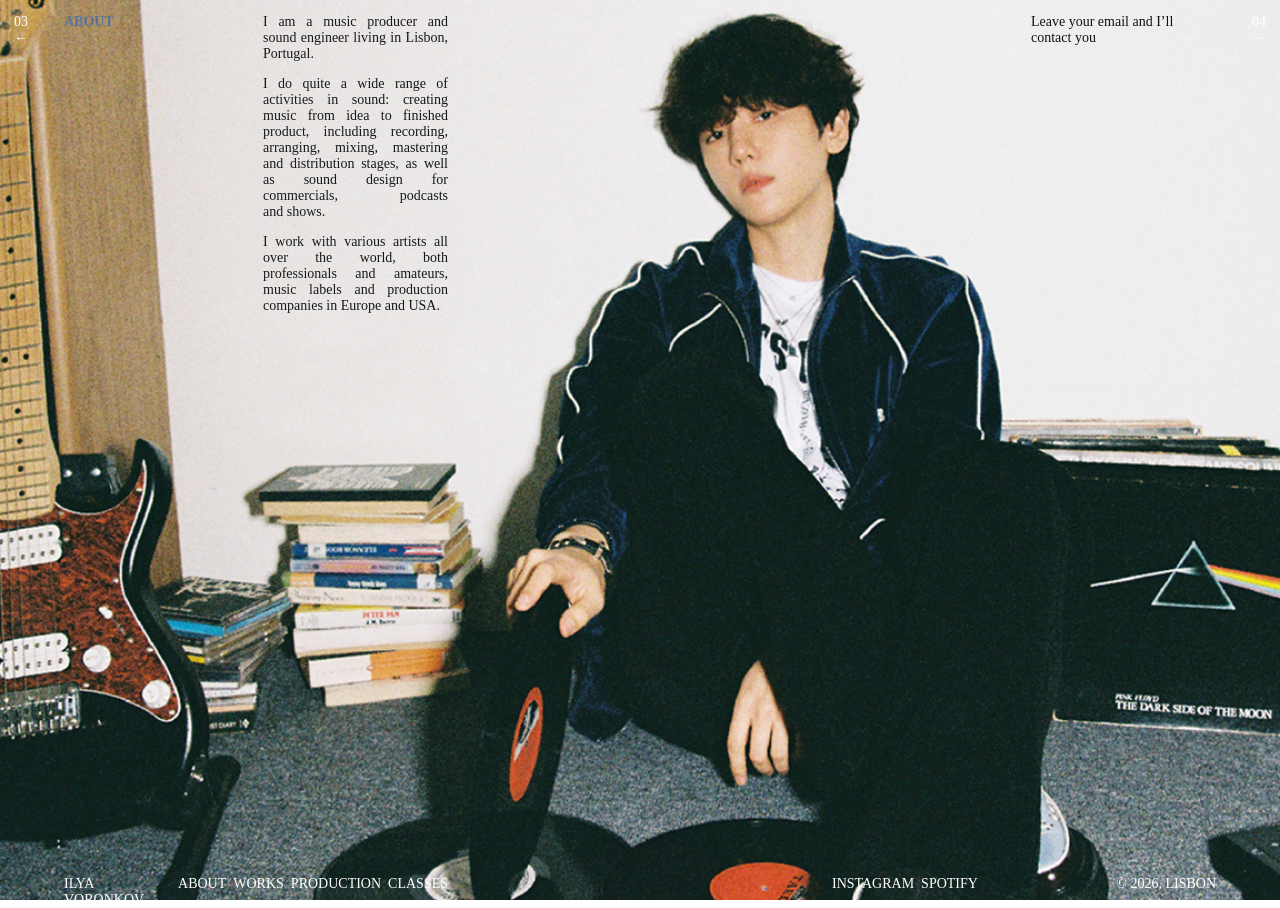
==== about.html @ e627f44a "first deploy" ====
<!DOCTYPE HTML>
<html lang="en">
<head>
	<meta charset="utf-8">
	<meta name="viewport" content="width=device-width, initial-scale=1.0">
	<link rel="stylesheet" href="../main.css">
	<link rel="stylesheet" href="../media.css">
	<title>Ilya Voronkov – About</title>
	<meta property="og:type" content="website" />
	<meta property="og:site_name" content="Ilya Voronkov" />
	<meta property="og:title" content="Ilya Voronkov" />
	<meta property="og:url" content="" />
	<meta property="og:image" content="" />
	<link rel="icon" type="image/png" href="../favicon.png">
</head>

<body>

<div class="wrapper">
	<a class="nav-left" href="../index.html">03<br>←</a>
	<a class="nav-right" href="../works.html">04<br>→</a>

	<div class="half left">
		<div class="page">
			<h2>About</h2>
			<div class="justify">
				<p>I am a music producer and sound engineer living in Lisbon, Portugal. </p>
				<p>I do quite a wide range of activities in sound: creating music from idea to finished product, including recording, arranging, mixing, mastering and distribution stages, as well as sound design for commercials, podcasts and shows. </p>
				<p>I work with various artists all over the world, both professionals and amateurs, music labels and production companies in Europe and USA. </p>
			</div>
		</div>
	</div>

	<div class="half right">
		<div class="page">
			<p></p>
			<p>Leave your email and I’ll contact you</p>
		</div>
	</div>

	<footer id="footer"></footer>

	<img src="images/background.jpg" class="background">

</div>

<script src="../js/components.js"></script>
</body>
</html>
---- main.css ----
* {
	margin: 0;
    padding: 0;
    box-sizing: border-box;
}

body * {
	font-family: 'ABC Monument Grotesk';
	font-size: 14px;
}

footer {
	position: absolute;
	bottom: 0;
	z-index: 2;

	width: 100vw;
	height: 24px;

	text-transform: uppercase;
}

footer .half {
	grid-column: span 2;
	display: flex;
	justify-content: space-between;
}

footer ul {
	display: flex;
	gap: 7px;
}

h1, h2, h3, p, a {
	filter: blur(0.25px);
}

h1, h2 {
	text-transform: uppercase;
}

h1 {
	margin-bottom: 70px;
	grid-column: span 2;
}

a {
	text-decoration: none;
	color: #fff; 
}

.nav-left {
	position: absolute;
	left: 0;
	width: 64px;
	height: 100%;
	padding: 14px;
	z-index: 999;
}

.nav-right {
	position: absolute;
	right: 0;
	width: 64px;
	height: 100%;
	padding: 14px;
	text-align: right;
	z-index: 999;
}

.background {
	position: absolute;
	width: 100%;
	height: 100%;
	object-fit: cover;
	z-index: -1;
}

.justify {
	display: flex;
	flex-direction: column;
	gap: 14px;
	text-align: justify;
	hyphens: auto;
}

.wrapper {
	width: 100vw;
	height: 100vh;

	display: flex;
	flex-direction: row;
}

.text-main__wrapper {
	display: flex;
	flex-direction: column;
	align-items: center;
	top: 0;
	grid-column: span 2;
	gap: 7px;

	color: #fff;
	padding: 14px 0;
}

.text-main__wrapper p, .text-main__wrapper h2 {
	max-width: 50%;
	text-align: center;
}

.background-images__wrapper {
	position: absolute;
	width: 100%;
	height: 100%;
	z-index: -1;
}

.half {
	position: absolute;
	width: 50vw;
	height: 100%;
}

.left {
	left: 0;
	display: grid;
	grid-template-columns: repeat(2, 1fr);
	padding: 0 192px 0 64px;
  	gap: 14px;
}

.right {
	right: 0;
	display: grid;
	grid-template-columns: repeat(2, 1fr);
	padding: 0 64px 0 192px;
  	gap: 14px;
}

.page {
	display: grid;
	grid-column: span 2;
	grid-template-columns: subgrid;

	padding-top: 14px;
	color: #fff;
	mix-blend-mode: difference;
}

.half img {
	position: absolute;
	width: 100%;
	height: 100%;
	object-fit: cover;
}

.right img {
	object-position: left center;
}

.left img {

	object-position: right center;
}
---- media.css ----
@media (max-width: 768px) {

.wrapper {
	flex-direction: column;
	height: auto;
}

footer {
	bottom: auto;
	top: 0;
	height: auto;
	padding: 7px 14px;

	display: flex;
	flex-direction: column;
}

footer .half {
	flex-direction: column;
	justify-content: flex-start;
	gap: 0;
	height: auto;
}

.nav-left, .nav-right {
	display: none;
}

.half {
	position: relative;
	width: 100vw;
	min-height: 80vh;
	display: flex;
}

.page {
	display: flex;
	flex-direction: column;
	padding: 70px 14px;
}
	
.left, .right {
	padding: 0;
}

.text-main__wrapper p, .text-main__wrapper h2 {
	max-width: 50%;
}

}
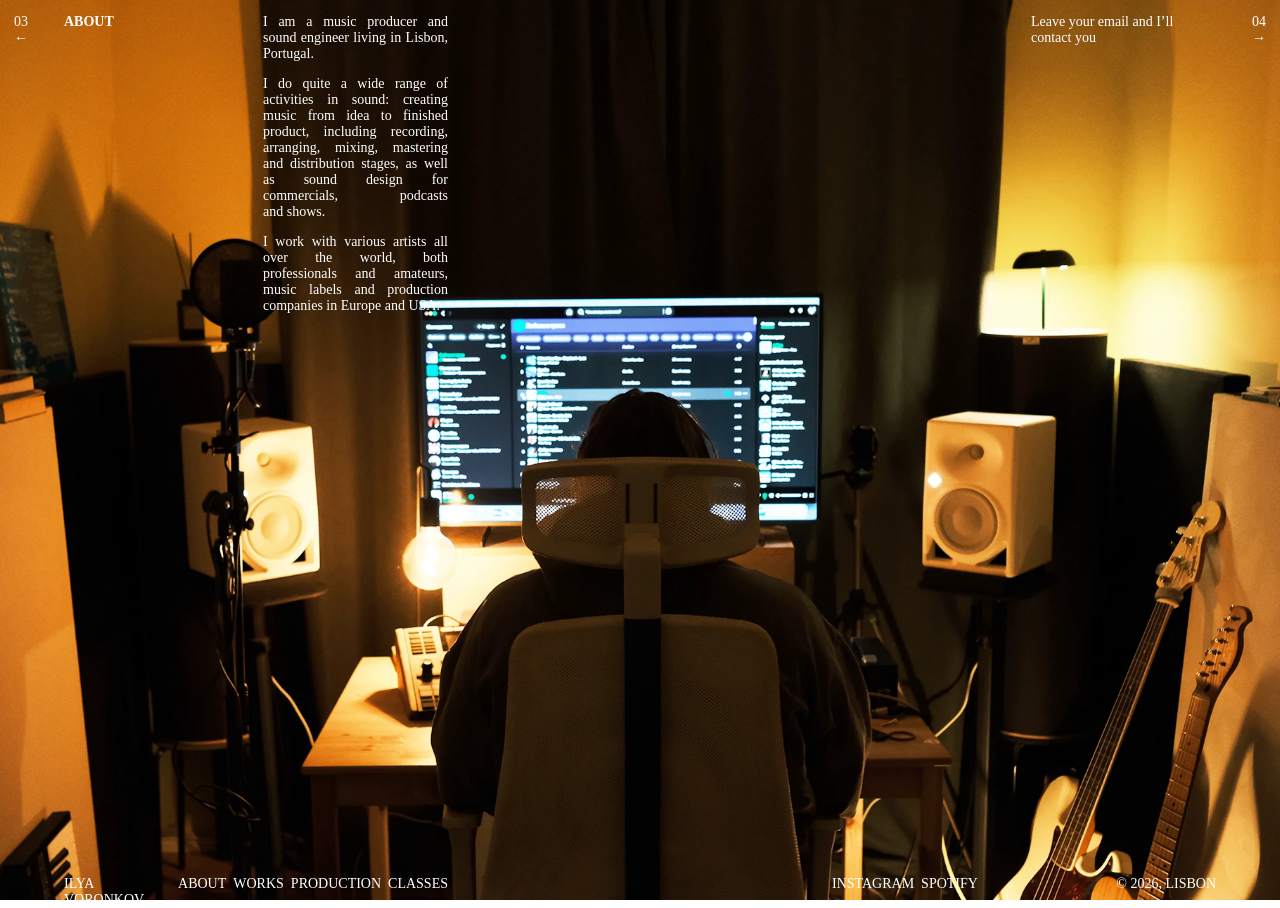
==== commit da83a0d6: "test" ====
--- a/about.html
+++ b/about.html
@@ -40,7 +40,7 @@
 
 	<footer id="footer"></footer>
 
-	<img src="images/background.jpg" class="background">
+	<img src="images/background-2.webp" class="background">
 
 </div>
 
--- a/main.css
+++ b/main.css
@@ -105,7 +105,8 @@
 }
 
 .text-main__wrapper p, .text-main__wrapper h2 {
-	max-width: 50%;
+	min-width: 250px;
+	max-width: 400px;
 	text-align: center;
 }
 
@@ -145,7 +146,7 @@
 
 	padding-top: 14px;
 	color: #fff;
-	mix-blend-mode: difference;
+	/*mix-blend-mode: difference;*/
 }
 
 .half img {
@@ -162,4 +163,8 @@
 .left img {
 
 	object-position: right center;
+}
+
+.jouele-playlist {
+	width: 300px;
 }
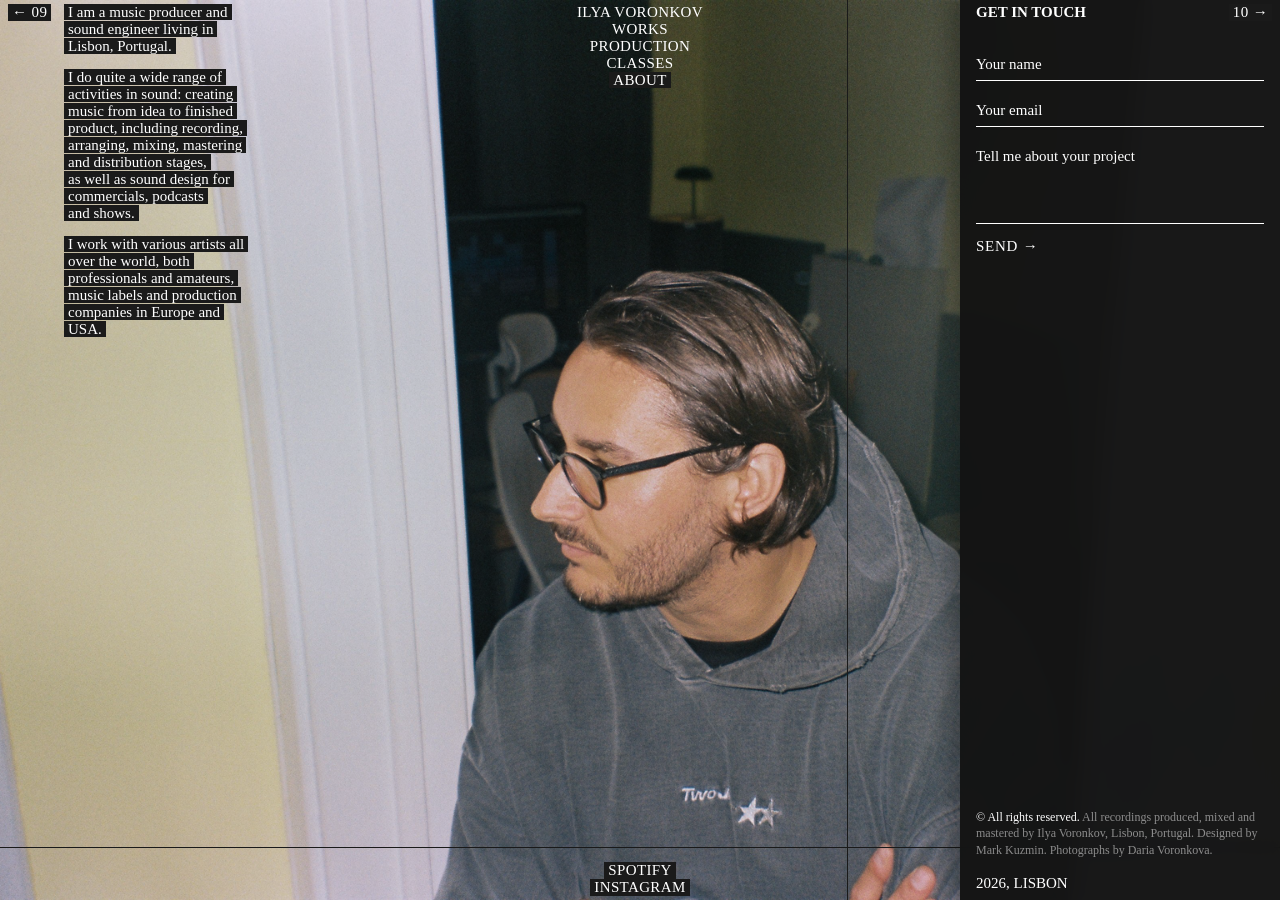
==== commit bb31966f: "8 jun update" ====
--- a/about.html
+++ b/about.html
@@ -3,30 +3,27 @@
 <head>
 	<meta charset="utf-8">
 	<meta name="viewport" content="width=device-width, initial-scale=1.0">
-	<link rel="stylesheet" href="../main.css">
-	<link rel="stylesheet" href="../media.css">
+	<link rel="stylesheet" href="main.css">
+	<link rel="stylesheet" href="media.css">
 	<title>Ilya Voronkov – About</title>
 	<meta property="og:type" content="website" />
 	<meta property="og:site_name" content="Ilya Voronkov" />
 	<meta property="og:title" content="Ilya Voronkov" />
 	<meta property="og:url" content="" />
 	<meta property="og:image" content="" />
-	<link rel="icon" type="image/png" href="../favicon.png">
+	<link rel="icon" type="image/png" href="favicon.png">
 </head>
 
 <body>
 
-<div class="wrapper">
-	<a class="nav-left" href="../index.html">03<br>←</a>
-	<a class="nav-right" href="../works.html">04<br>→</a>
+<div class="wrapper page-about" data-prev="classes.html" data-prev-n="09" data-next="index.html" data-next-n="10">
 
 	<div class="half left">
 		<div class="page">
-			<h2>About</h2>
 			<div class="justify">
-				<p>I am a music producer and sound engineer living in Lisbon, Portugal. </p>
-				<p>I do quite a wide range of activities in sound: creating music from idea to finished product, including recording, arranging, mixing, mastering and distribution stages, as well as sound design for commercials, podcasts and shows. </p>
-				<p>I work with various artists all over the world, both professionals and amateurs, music labels and production companies in Europe and USA. </p>
+				<p><span class="highlight">I am a music producer and sound engineer living in Lisbon, Portugal.</span></p>
+				<p><span class="highlight">I do quite a wide range of activities in sound: creating music from idea to finished product, including recording, arranging, mixing, mastering and distribution stages, as well as sound design for commercials, podcasts and shows.</span></p>
+				<p><span class="highlight">I work with various artists all over the world, both professionals and amateurs, music labels and production companies in Europe and USA.</span></p>
 			</div>
 		</div>
 	</div>
@@ -34,16 +31,59 @@
 	<div class="half right">
 		<div class="page">
 			<p></p>
-			<p>Leave your email and I’ll contact you</p>
+			
 		</div>
 	</div>
 
-	<footer id="footer"></footer>
+	<nav id="footer" class="navbar"></nav>
 
-	<img src="images/background-2.webp" class="background">
+	<div class="koreshok">
+		<form class="contact-form" id="contactForm">
+			<h2>Get in touch</h2>
+			<p></p>
+			<input type="text" name="name" placeholder="Your name" autocomplete="off" required>
+			<input type="email" name="email" placeholder="Your email" autocomplete="off" required>
+			<textarea name="message" placeholder="Tell me about your project" rows="4" required></textarea>
+			<button type="submit">Send →</button>
+			<p class="form-status" id="formStatus"></p>
+		</form>
+
+		<div class="info">
+			<p class="koreshok-text"><span>© All rights reserved.</span> All recordings produced, mixed and mastered by Ilya Voronkov, Lisbon, Portugal. Designed by Mark Kuzmin. Photographs by Daria Voronkova.</p>
+
+	    	<p class="upper">2026, Lisbon</p>
+	    </div>
+	</div>
+
+	<img src="images/about.png" class="background">
+
+	
 
 </div>
 
-<script src="../js/components.js"></script>
+<script src="js/components.js"></script>
+<script>
+	document.getElementById('contactForm').addEventListener('submit', function(e) {
+		e.preventDefault();
+		const status = document.getElementById('formStatus');
+		const data = new FormData(this);
+		// Replace with your actual form endpoint (e.g. Formspree, Netlify Forms, etc.)
+		status.textContent = 'Sending...';
+		fetch('https://formspree.io/f/YOUR_FORM_ID', {
+			method: 'POST',
+			body: data,
+			headers: { 'Accept': 'application/json' }
+		}).then(res => {
+			if (res.ok) {
+				status.textContent = 'Sent. I\'ll get back to you soon.';
+				this.reset();
+			} else {
+				status.textContent = 'Something went wrong. Try emailing directly.';
+			}
+		}).catch(() => {
+			status.textContent = 'Something went wrong. Try emailing directly.';
+		});
+	});
+</script>
 </body>
 </html>
--- a/main.css
+++ b/main.css
@@ -6,13 +6,17 @@
 
 body * {
 	font-family: 'ABC Monument Grotesk';
-	font-size: 14px;
+	font-size: 15px;
+}
+
+body {
+	background-color: #1a1a1a;
 }
 
 footer {
 	position: absolute;
-	bottom: 0;
-	z-index: 2;
+	top: 0;
+	z-index: 5;
 
 	width: 100vw;
 	height: 24px;
@@ -49,39 +53,96 @@
 	color: #fff; 
 }
 
-.nav-left {
-	position: absolute;
+.navbar {
+	position: fixed;
+	top: 0;
 	left: 0;
-	width: 64px;
-	height: 100%;
-	padding: 14px;
-	z-index: 999;
-}
-
-.nav-right {
+	width: 100vw;
+	height: 24px;
+	z-index: 2;
+	padding: 4px 8px;
+	display: flex;
+	flex-direction: row;
+	align-items: flex-start;
+	justify-content: space-between;
+	text-transform: uppercase;
+	letter-spacing: 0.025em;
+}
+
+.menu {
+	height: calc(100vh - 8px);
+	display: flex;
+	flex-direction: column;
+	justify-content: space-between;
+}
+
+.menu ul {
+	display: flex;
+	flex-direction: column;
+	align-items: center;
+	gap: 0;
+	list-style: none;
+}
+
+.navbar ul a {
+	padding: 0 4px;
+}
+
+.navbar-prev,
+.navbar-next {
+	color: #fff;
+	text-decoration: none;
+	text-transform: uppercase;
+	white-space: nowrap;
+}
+
+.navbar-prev:hover,
+.navbar-next:hover {
+	opacity: 1;
+}
+
+.background {
+	position: fixed;
+	width: 100%;
+	height: 100%;
+	object-fit: cover;
+	z-index: -1;
+}
+
+.justify {
+	display: flex;
+	flex-direction: column;
+	gap: 14px;
+	/*text-align: justify;*/
+	/*hyphens: auto;*/
+}
+
+.koreshok {
 	position: absolute;
 	right: 0;
-	width: 64px;
-	height: 100%;
-	padding: 14px;
-	text-align: right;
-	z-index: 999;
-}
-
-.background {
-	position: absolute;
-	width: 100%;
-	height: 100%;
-	object-fit: cover;
-	z-index: -1;
-}
-
-.justify {
-	display: flex;
-	flex-direction: column;
-	gap: 14px;
-	text-align: justify;
-	hyphens: auto;
+	height: 100%;
+	width: 320px;
+	padding: 4px 64px 8px 16px;
+	z-index: 1;
+	background: rgba(20, 20, 20, 0.98);
+	backdrop-filter: blur(8px);
+	-webkit-backdrop-filter: blur(8px);
+	box-shadow: -10px 0 20px rgba(0, 0, 0, 0.3);
+	color: #fff;
+	display: flex;
+	flex-direction: column;
+	justify-content: space-between;
+}
+
+.info {
+	display: flex;
+	flex-direction: column;
+	gap: 16px;
+	width: 288px;
+}
+
+.upper {
+	text-transform: uppercase;
 }
 
 .wrapper {
@@ -98,10 +159,10 @@
 	align-items: center;
 	top: 0;
 	grid-column: span 2;
-	gap: 7px;
-
-	color: #fff;
-	padding: 14px 0;
+	gap: 8px;
+
+	color: #fff;
+	padding: 0;
 }
 
 .text-main__wrapper p, .text-main__wrapper h2 {
@@ -144,27 +205,252 @@
 	grid-column: span 2;
 	grid-template-columns: subgrid;
 
-	padding-top: 14px;
-	color: #fff;
-	/*mix-blend-mode: difference;*/
-}
-
-.half img {
-	position: absolute;
-	width: 100%;
-	height: 100%;
-	object-fit: cover;
-}
-
-.right img {
-	object-position: left center;
-}
-
-.left img {
-
-	object-position: right center;
+	padding-top: 4px;
+	color: #fff;
 }
 
 .jouele-playlist {
 	width: 300px;
-}+    display: flex;
+    flex-direction: column;
+    gap: 2px;
+}
+
+/* Page bleed-through — adjacent pages faintly showing through the current sheets.
+   Mirrored horizontally, like the reverse side of a page read through paper.
+   Left half = previous page, right half = next page. */
+/* .page-bleed {
+	position: absolute;
+	top: 0;
+	width: 50vw;
+	height: 100%;
+	object-fit: cover;
+	z-index: -1;
+	pointer-events: none;
+	transform: scaleX(-1);
+	opacity: 0.08;
+	filter: blur(4px) grayscale(0.3);
+	mix-blend-mode: multiply;
+} */
+
+/* Left half — previous page bleeding through */
+/* .page-bleed--left {
+	left: 0;
+	object-position: right center;
+} */
+
+/* Right half — next page bleeding through */
+/* .page-bleed--right {
+	right: 0;
+	object-position: left center;
+} */
+
+/* Spread fold — imitation of an open book/magazine gutter */
+/* .spread-fold {
+	position: fixed;
+	top: 0;
+	left: 50%;
+	transform: translateX(-50%);
+	width: 140px;
+	height: 100%;
+	z-index: 0;
+	pointer-events: none;
+	background:
+		linear-gradient(
+			to right,
+			rgba(0, 0, 0, 0)      0%,
+			rgba(0, 0, 0, 0.18)  42%,
+			rgba(0, 0, 0, 0.45)  49%,
+			rgba(0, 0, 0, 0.55)  50%,
+			rgba(0, 0, 0, 0.45)  51%,
+			rgba(0, 0, 0, 0.18)  58%,
+			rgba(0, 0, 0, 0)    100%
+		),
+		linear-gradient(
+			to right,
+			rgba(255, 255, 255, 0)    44%,
+			rgba(255, 255, 255, 0.06) 50%,
+			rgba(255, 255, 255, 0)    56%
+		);
+} */
+
+/* Inline highlight — per-line background */
+.highlight {
+	display: inline;
+	background: #1a1a1a;
+	color: #fff;
+	box-decoration-break: clone;
+	-webkit-box-decoration-break: clone;
+	padding: 0 4px;
+}
+
+.noscroll {
+	height: 100vh;
+	position: fixed;
+	top: 0;
+}
+
+/* Koreshok — vinyl record fine print */
+.koreshok-text {
+	font-size: 12px;
+	line-height: 1.4;
+	color: rgba(255, 255, 255, .5);
+	font-weight: 300;
+}
+
+.koreshok-text span {
+	color: rgba(255, 255, 255, 1);
+	font-size: 12px;
+}
+
+/* Jouele — highlight style */
+.jouele.jouele_inited {
+	background: #1a1a1a;
+	color: #fff;
+	padding: 2px 4px;
+}
+
+/* Contact form */
+.contact-form {
+	display: flex;
+	flex-direction: column;
+	gap: 14px;
+	width: 288px;
+}
+
+.contact-form input,
+.contact-form textarea {
+	background: transparent;
+	border: none;
+	border-bottom: 1px solid rgba(255, 255, 255, 1);
+	color: #fff;
+	font-family: 'ABC Monument Grotesk';
+	font-size: 15px;
+	padding: 7px 0;
+	outline: none;
+	width: 100%;
+	transition: border-color 0.2s;
+	resize: none;
+}
+
+.contact-form input::placeholder,
+.contact-form textarea::placeholder {
+	color: rgba(255, 255, 255, 1);
+}
+
+.contact-form input:focus,
+.contact-form textarea:focus {
+	border-bottom-color: rgba(255, 255, 255, 1);
+}
+
+.contact-form button {
+	background: transparent;
+	border: none;
+	color: #fff;
+	font-family: 'ABC Monument Grotesk';
+	font-size: 15px;
+	text-transform: uppercase;
+	padding: 0;
+	cursor: pointer;
+	text-align: left;
+	opacity: 1;
+	transition: opacity 0.2s;
+	letter-spacing: 0.05em;
+}
+
+.contact-form button:hover {
+	opacity: 1;
+}
+
+.form-status {
+	font-size: 12px;
+	opacity: 0.5;
+	min-height: 16px;
+}
+/* ── Students Gallery ──────────────────────────────── */
+
+.students-gallery {
+	grid-column: span 2;
+	display: grid;
+	grid-template-columns: repeat(2, 1fr);
+	gap: 32px 24px;
+	margin-top: 24px;
+}
+
+.student-card {
+	display: flex;
+	flex-direction: column;
+	gap: 0;
+}
+
+.student-card img {
+	width: 100%;
+	aspect-ratio: 1 / 1;
+	object-fit: cover;
+	display: block;
+	opacity: .95;
+}
+
+.student-info {
+	padding-top: 12px;
+	display: flex;
+	flex-direction: column;
+	gap: 8px;
+}
+
+.student-header {
+	display: flex;
+	align-items: flex-start;
+	justify-content: space-between;
+	gap: 8px;
+}
+
+.student-header > div {
+	display: flex;
+	flex-direction: column;
+	gap: 2px;
+}
+
+.student-header strong {
+	font-family: 'ABC Monument Grotesk';
+	font-weight: 700;
+	font-size: 15px;
+	color: var(--color-light, #fff);
+	text-transform: none;
+}
+
+.student-header span {
+	font-family: 'ABC Monument Grotesk';
+	font-weight: 700;
+	font-size: 13px;
+	color: var(--color-light, #fff);
+	text-transform: none;
+}
+
+.student-info p {
+	font-size: 13px;
+	line-height: 1.5;
+	opacity: 0.7;
+	margin: 0;
+}
+
+.student-social {
+	color: var(--color-light, #fff);
+	opacity: 0.7;
+	flex-shrink: 0;
+	margin-top: 2px;
+	display: flex;
+	text-decoration: none;
+	transition: opacity 0.2s;
+}
+
+.student-social:hover {
+	opacity: 1;
+}
+
+.student-social--spotify {
+	color: #1DB954;
+	opacity: 1;
+}
+
+.student-card .jp-jplayer { display: none; }
--- a/media.css
+++ b/media.css
@@ -1,50 +1,109 @@
 @media (max-width: 768px) {
 
+/* Layout */
 .wrapper {
 	flex-direction: column;
 	height: auto;
 }
 
-footer {
-	bottom: auto;
-	top: 0;
-	height: auto;
-	padding: 7px 14px;
-
-	display: flex;
-	flex-direction: column;
-}
-
-footer .half {
-	flex-direction: column;
-	justify-content: flex-start;
-	gap: 0;
-	height: auto;
-}
-
-.nav-left, .nav-right {
-	display: none;
-}
-
 .half {
 	position: relative;
 	width: 100vw;
-	min-height: 80vh;
+	min-height: 100svh;
 	display: flex;
+	align-items: flex-start;
 }
 
-.page {
-	display: flex;
-	flex-direction: column;
-	padding: 70px 14px;
-}
-	
 .left, .right {
 	padding: 0;
 }
 
-.text-main__wrapper p, .text-main__wrapper h2 {
-	max-width: 50%;
+/* Hide the single desktop background image */
+.background {
+	display: none;
 }
 
-}+/* Per-page background images — one per half */
+.page-index .half      { background: url('images/main.webp') center/cover no-repeat; }
+.page-about .half      { background: url('images/about.png') center/cover no-repeat; }
+.page-works .half      { background: url('images/works.webp') center/cover no-repeat; }
+.page-production .half { background: url('images/production.jpg') center/cover no-repeat; }
+.page-classes .half    { background: url('images/classes.png') center/cover no-repeat; }
+
+/* Footer overrides */
+footer {
+	position: relative;
+	bottom: auto;
+	top: auto;
+	width: 100vw;
+	height: auto;
+	padding: 14px 20px;
+	display: flex;
+	flex-direction: column;
+	gap: 6px;
+	z-index: 2;
+	background: none;
+	min-height: auto;
+}
+
+footer .half {
+	position: relative;
+	width: 100%;
+	min-height: auto;
+	display: flex;
+	flex-direction: row;
+	justify-content: space-between;
+	align-items: center;
+	flex-wrap: wrap;
+	gap: 6px;
+	background: none;
+}
+
+footer ul {
+	flex-direction: row;
+	flex-wrap: wrap;
+	gap: 10px;
+}
+
+/* Text content */
+.page,
+.text-main__wrapper {
+	position: relative;
+	z-index: 1;
+	display: flex;
+	flex-direction: column;
+	gap: 14px;
+	padding: 48px 20px 40px;
+	width: 100%;
+	align-items: flex-start;
+	text-align: left;
+}
+
+.text-main__wrapper p,
+.text-main__wrapper h2 {
+	max-width: 100%;
+	text-align: left;
+}
+
+.justify {
+	text-align: left;
+	hyphens: none;
+}
+
+/* Navigation */
+.nav-left,
+.nav-right {
+	display: none;
+}
+
+/* Contact form */
+.contact-form {
+	max-width: 100%;
+}
+
+/* Jouele player */
+.jouele-playlist {
+	width: 100%;
+}
+
+}
